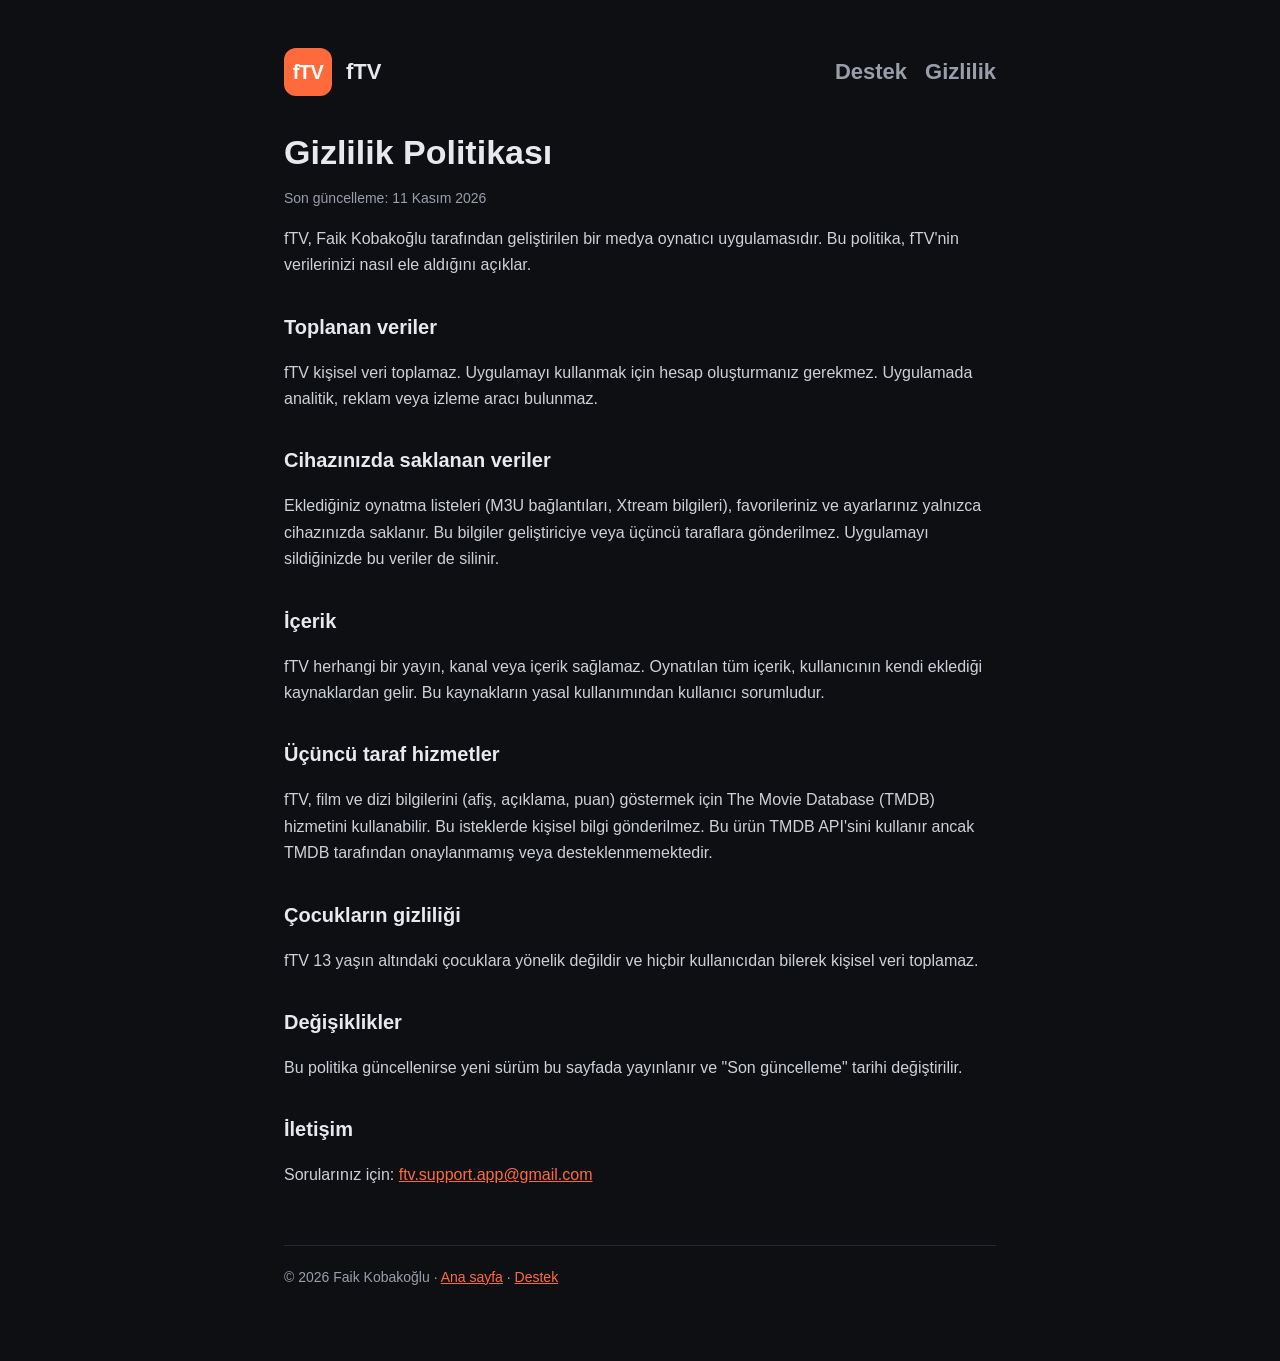
==== privacy.html @ 6858efd2 "fTV gizlilik, destek ve tanıtım sayfaları Co-Authored-By: Claude Opus 5.5 <noreply@anthropic.com> Cl" ====
<!DOCTYPE html>
<html lang="tr">
<head>
  <meta charset="utf-8">
  <meta name="viewport" content="width=device-width, initial-scale=1">
  <title>Gizlilik Politikası – fTV</title>
  <link rel="stylesheet" href="style.css">
</head>
<body>
  <div class="wrap">
    <header>
      <div class="logo">fTV</div>
      <a href="index.html">fTV</a>
      <nav>
        <a href="support.html">Destek</a>
        <a href="privacy.html">Gizlilik</a>
      </nav>
    </header>

    <h1>Gizlilik Politikası</h1>
    <p class="muted">Son güncelleme: 11 Kasım 2026</p>

    <p>fTV, Faik Kobakoğlu tarafından geliştirilen bir medya oynatıcı uygulamasıdır. Bu politika, fTV'nin verilerinizi nasıl ele aldığını açıklar.</p>

    <h2>Toplanan veriler</h2>
    <p>fTV kişisel veri toplamaz. Uygulamayı kullanmak için hesap oluşturmanız gerekmez. Uygulamada analitik, reklam veya izleme aracı bulunmaz.</p>

    <h2>Cihazınızda saklanan veriler</h2>
    <p>Eklediğiniz oynatma listeleri (M3U bağlantıları, Xtream bilgileri), favorileriniz ve ayarlarınız yalnızca cihazınızda saklanır. Bu bilgiler geliştiriciye veya üçüncü taraflara gönderilmez. Uygulamayı sildiğinizde bu veriler de silinir.</p>

    <h2>İçerik</h2>
    <p>fTV herhangi bir yayın, kanal veya içerik sağlamaz. Oynatılan tüm içerik, kullanıcının kendi eklediği kaynaklardan gelir. Bu kaynakların yasal kullanımından kullanıcı sorumludur.</p>

    <h2>Üçüncü taraf hizmetler</h2>
    <p>fTV, film ve dizi bilgilerini (afiş, açıklama, puan) göstermek için The Movie Database (TMDB) hizmetini kullanabilir. Bu isteklerde kişisel bilgi gönderilmez. Bu ürün TMDB API'sini kullanır ancak TMDB tarafından onaylanmamış veya desteklenmemektedir.</p>

    <h2>Çocukların gizliliği</h2>
    <p>fTV 13 yaşın altındaki çocuklara yönelik değildir ve hiçbir kullanıcıdan bilerek kişisel veri toplamaz.</p>

    <h2>Değişiklikler</h2>
    <p>Bu politika güncellenirse yeni sürüm bu sayfada yayınlanır ve "Son güncelleme" tarihi değiştirilir.</p>

    <h2>İletişim</h2>
    <p>Sorularınız için: <a href="mailto:ftv.support.app@gmail.com">ftv.support.app@gmail.com</a></p>

    <footer class="muted">
      © 2026 Faik Kobakoğlu · <a href="index.html">Ana sayfa</a> · <a href="support.html">Destek</a>
    </footer>
  </div>
</body>
</html>
---- style.css ----
:root {
  --bg: #0e0f13;
  --card: #171920;
  --text: #e8e9ee;
  --muted: #9a9daa;
  --accent: #ff6a3d;
  --line: #262933;
}
* { box-sizing: border-box; }
body {
  margin: 0;
  font-family: -apple-system, BlinkMacSystemFont, "Segoe UI", Roboto, sans-serif;
  background: var(--bg);
  color: var(--text);
  line-height: 1.65;
}
.wrap { max-width: 760px; margin: 0 auto; padding: 48px 24px 72px; }
header { display: flex; align-items: center; gap: 14px; margin-bottom: 36px; }
.logo {
  width: 48px; height: 48px; border-radius: 12px;
  background: var(--accent); color: #fff;
  display: grid; place-items: center;
  font-weight: 800; font-size: 20px; letter-spacing: -0.5px;
}
header a { color: var(--text); text-decoration: none; font-weight: 700; font-size: 22px; }
nav { margin-left: auto; display: flex; gap: 18px; font-size: 15px; }
nav a { color: var(--muted); text-decoration: none; }
nav a:hover { color: var(--text); }
h1 { font-size: 34px; line-height: 1.2; margin: 0 0 8px; }
h2 { font-size: 20px; margin: 32px 0 8px; }
p, li { color: #cfd1d9; }
.muted { color: var(--muted); font-size: 14px; }
.card {
  background: var(--card); border: 1px solid var(--line);
  border-radius: 14px; padding: 20px 22px; margin: 16px 0;
}
.card h3 { margin: 0 0 6px; font-size: 17px; }
.card p { margin: 0; }
a { color: var(--accent); }
.btn {
  display: inline-block; background: var(--accent); color: #fff;
  padding: 12px 20px; border-radius: 10px; text-decoration: none; font-weight: 600;
  margin-top: 8px;
}
footer { margin-top: 56px; padding-top: 20px; border-top: 1px solid var(--line); }
@media (max-width: 560px) {
  header { flex-wrap: wrap; }
  nav { margin-left: 0; width: 100%; }
  h1 { font-size: 28px; }
}
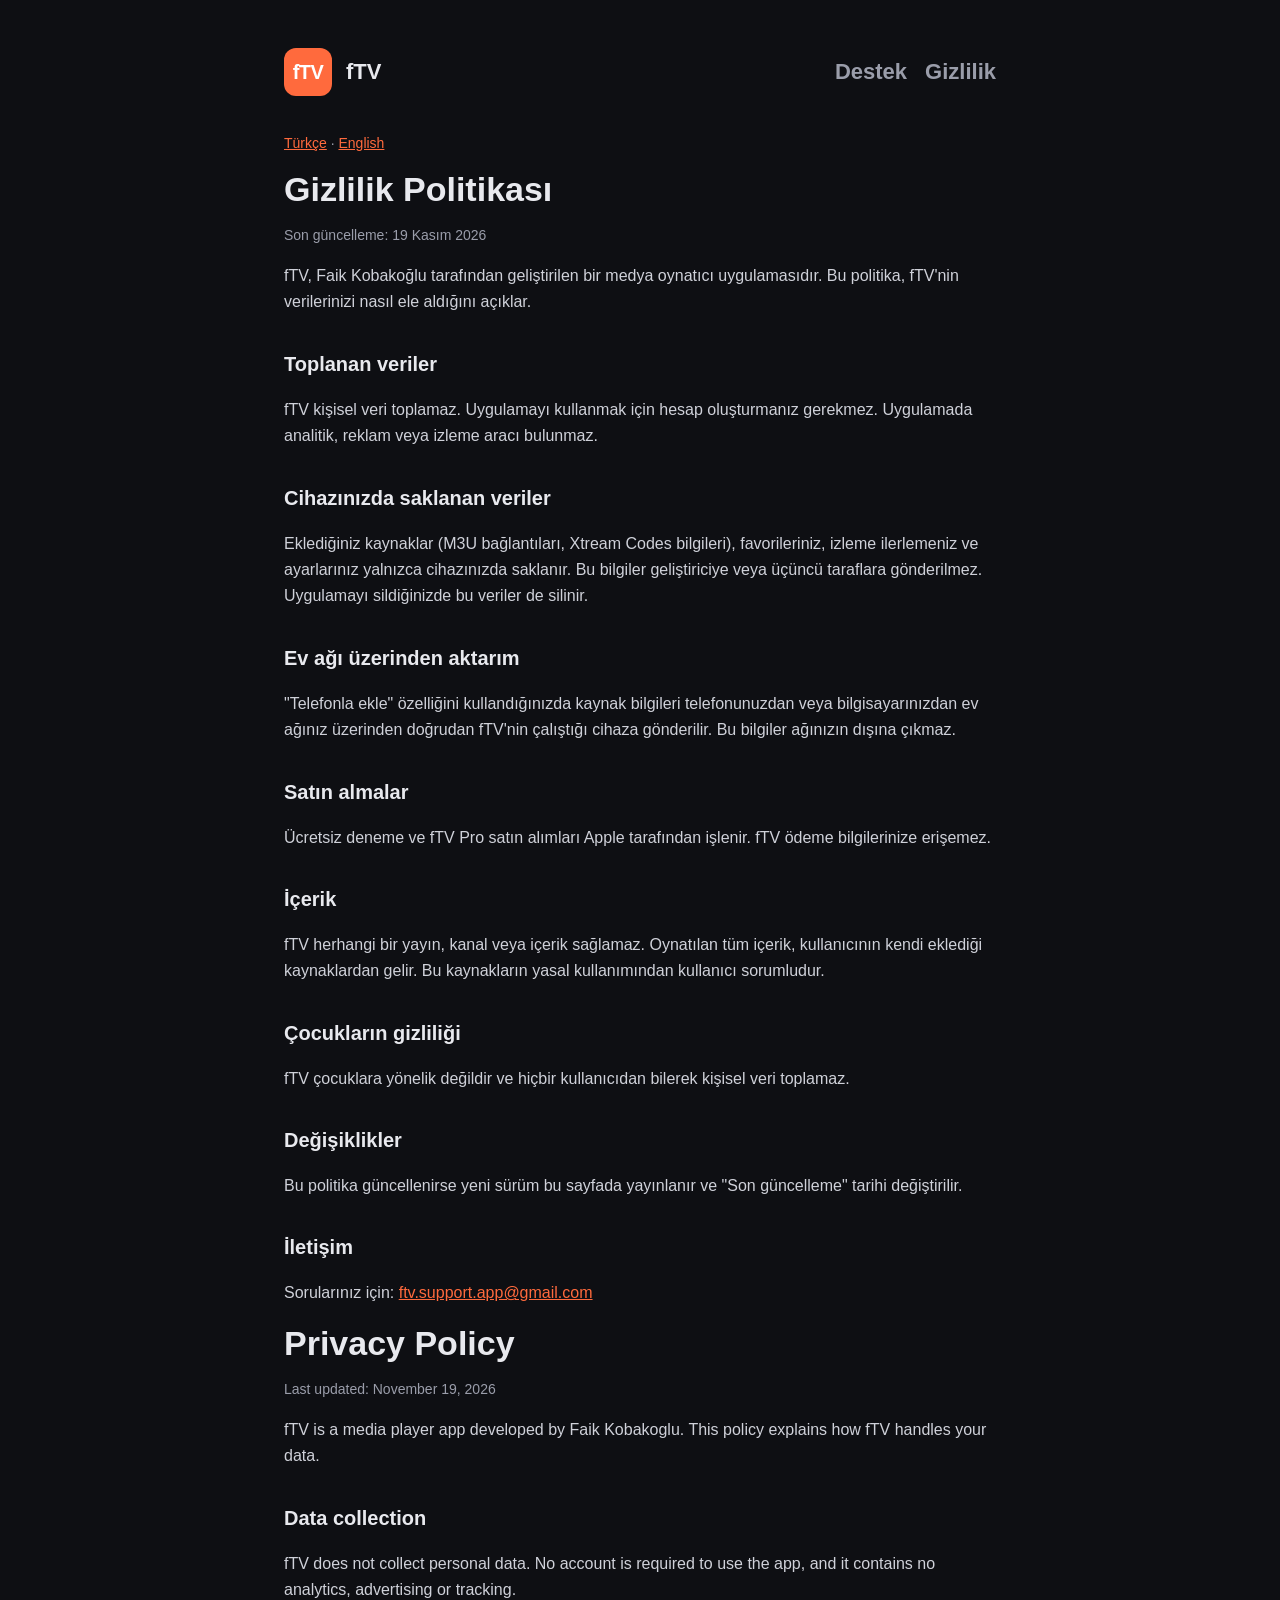
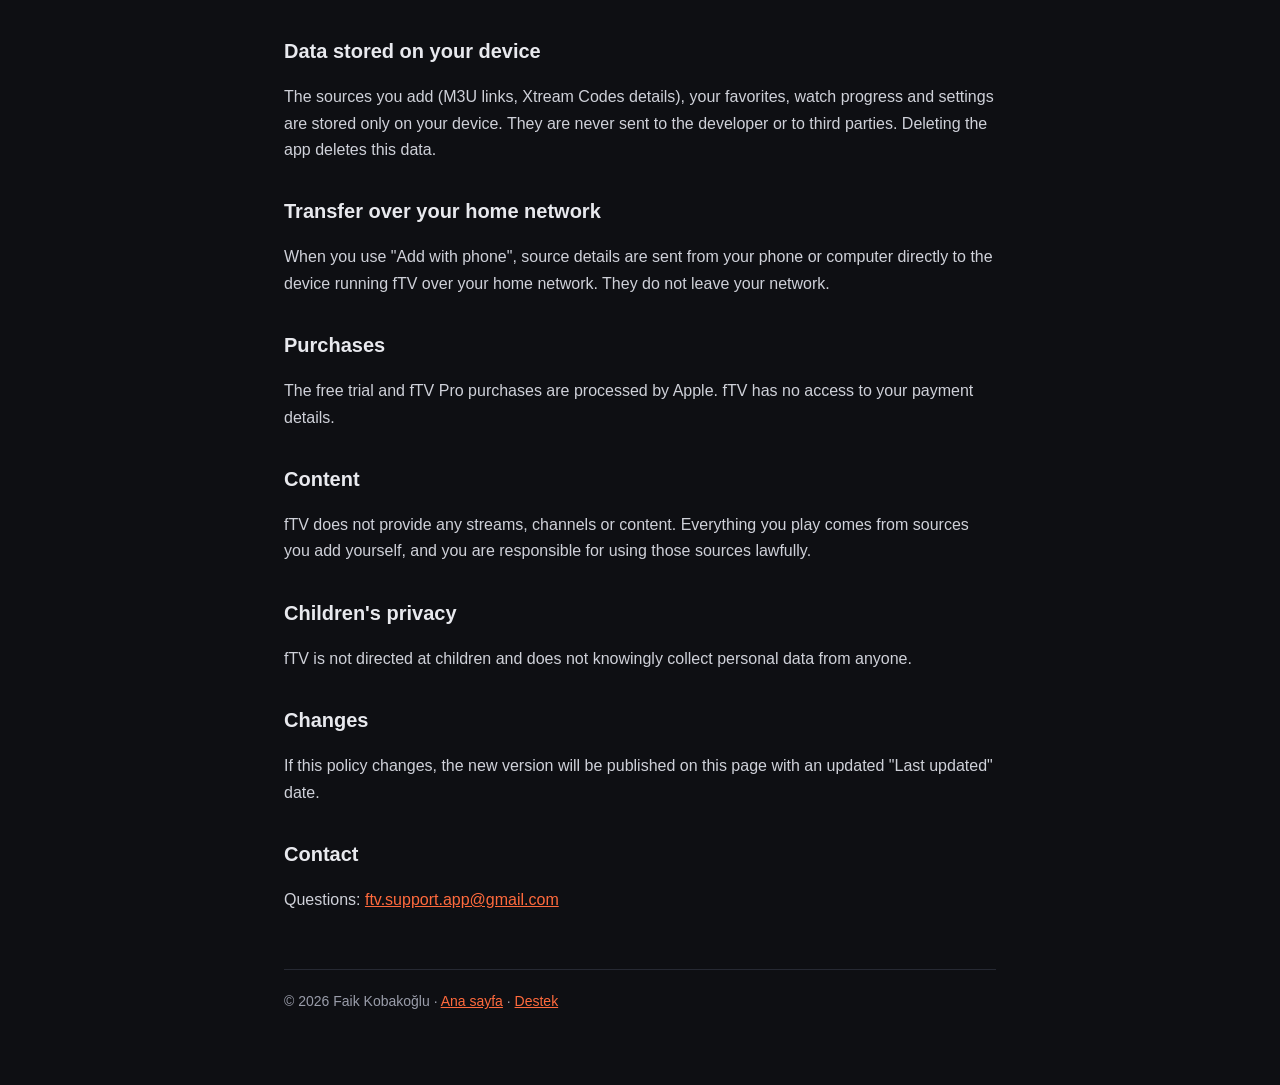
==== commit 0688bfdc: "Gizlilik politikası: Türkçe + İngilizce; TMDB kaldırıldı, ev ağı aktarımı ve satın almalar eklendi C" ====
--- a/privacy.html
+++ b/privacy.html
@@ -3,7 +3,7 @@
 <head>
   <meta charset="utf-8">
   <meta name="viewport" content="width=device-width, initial-scale=1">
-  <title>Gizlilik Politikası – fTV</title>
+  <title>Gizlilik Politikası / Privacy Policy – fTV</title>
   <link rel="stylesheet" href="style.css">
 </head>
 <body>
@@ -17,31 +17,69 @@
       </nav>
     </header>
 
-    <h1>Gizlilik Politikası</h1>
-    <p class="muted">Son güncelleme: 11 Kasım 2026</p>
+    <p class="muted"><a href="#tr">Türkçe</a> · <a href="#en">English</a></p>
 
-    <p>fTV, Faik Kobakoğlu tarafından geliştirilen bir medya oynatıcı uygulamasıdır. Bu politika, fTV'nin verilerinizi nasıl ele aldığını açıklar.</p>
+    <section id="tr" lang="tr">
+      <h1>Gizlilik Politikası</h1>
+      <p class="muted">Son güncelleme: 19 Kasım 2026</p>
 
-    <h2>Toplanan veriler</h2>
-    <p>fTV kişisel veri toplamaz. Uygulamayı kullanmak için hesap oluşturmanız gerekmez. Uygulamada analitik, reklam veya izleme aracı bulunmaz.</p>
+      <p>fTV, Faik Kobakoğlu tarafından geliştirilen bir medya oynatıcı uygulamasıdır. Bu politika, fTV'nin verilerinizi nasıl ele aldığını açıklar.</p>
 
-    <h2>Cihazınızda saklanan veriler</h2>
-    <p>Eklediğiniz oynatma listeleri (M3U bağlantıları, Xtream bilgileri), favorileriniz ve ayarlarınız yalnızca cihazınızda saklanır. Bu bilgiler geliştiriciye veya üçüncü taraflara gönderilmez. Uygulamayı sildiğinizde bu veriler de silinir.</p>
+      <h2>Toplanan veriler</h2>
+      <p>fTV kişisel veri toplamaz. Uygulamayı kullanmak için hesap oluşturmanız gerekmez. Uygulamada analitik, reklam veya izleme aracı bulunmaz.</p>
 
-    <h2>İçerik</h2>
-    <p>fTV herhangi bir yayın, kanal veya içerik sağlamaz. Oynatılan tüm içerik, kullanıcının kendi eklediği kaynaklardan gelir. Bu kaynakların yasal kullanımından kullanıcı sorumludur.</p>
+      <h2>Cihazınızda saklanan veriler</h2>
+      <p>Eklediğiniz kaynaklar (M3U bağlantıları, Xtream Codes bilgileri), favorileriniz, izleme ilerlemeniz ve ayarlarınız yalnızca cihazınızda saklanır. Bu bilgiler geliştiriciye veya üçüncü taraflara gönderilmez. Uygulamayı sildiğinizde bu veriler de silinir.</p>
 
-    <h2>Üçüncü taraf hizmetler</h2>
-    <p>fTV, film ve dizi bilgilerini (afiş, açıklama, puan) göstermek için The Movie Database (TMDB) hizmetini kullanabilir. Bu isteklerde kişisel bilgi gönderilmez. Bu ürün TMDB API'sini kullanır ancak TMDB tarafından onaylanmamış veya desteklenmemektedir.</p>
+      <h2>Ev ağı üzerinden aktarım</h2>
+      <p>"Telefonla ekle" özelliğini kullandığınızda kaynak bilgileri telefonunuzdan veya bilgisayarınızdan ev ağınız üzerinden doğrudan fTV'nin çalıştığı cihaza gönderilir. Bu bilgiler ağınızın dışına çıkmaz.</p>
 
-    <h2>Çocukların gizliliği</h2>
-    <p>fTV 13 yaşın altındaki çocuklara yönelik değildir ve hiçbir kullanıcıdan bilerek kişisel veri toplamaz.</p>
+      <h2>Satın almalar</h2>
+      <p>Ücretsiz deneme ve fTV Pro satın alımları Apple tarafından işlenir. fTV ödeme bilgilerinize erişemez.</p>
 
-    <h2>Değişiklikler</h2>
-    <p>Bu politika güncellenirse yeni sürüm bu sayfada yayınlanır ve "Son güncelleme" tarihi değiştirilir.</p>
+      <h2>İçerik</h2>
+      <p>fTV herhangi bir yayın, kanal veya içerik sağlamaz. Oynatılan tüm içerik, kullanıcının kendi eklediği kaynaklardan gelir. Bu kaynakların yasal kullanımından kullanıcı sorumludur.</p>
 
-    <h2>İletişim</h2>
-    <p>Sorularınız için: <a href="mailto:ftv.support.app@gmail.com">ftv.support.app@gmail.com</a></p>
+      <h2>Çocukların gizliliği</h2>
+      <p>fTV çocuklara yönelik değildir ve hiçbir kullanıcıdan bilerek kişisel veri toplamaz.</p>
+
+      <h2>Değişiklikler</h2>
+      <p>Bu politika güncellenirse yeni sürüm bu sayfada yayınlanır ve "Son güncelleme" tarihi değiştirilir.</p>
+
+      <h2>İletişim</h2>
+      <p>Sorularınız için: <a href="mailto:ftv.support.app@gmail.com">ftv.support.app@gmail.com</a></p>
+    </section>
+
+    <section id="en" lang="en">
+      <h1>Privacy Policy</h1>
+      <p class="muted">Last updated: November 19, 2026</p>
+
+      <p>fTV is a media player app developed by Faik Kobakoglu. This policy explains how fTV handles your data.</p>
+
+      <h2>Data collection</h2>
+      <p>fTV does not collect personal data. No account is required to use the app, and it contains no analytics, advertising or tracking.</p>
+
+      <h2>Data stored on your device</h2>
+      <p>The sources you add (M3U links, Xtream Codes details), your favorites, watch progress and settings are stored only on your device. They are never sent to the developer or to third parties. Deleting the app deletes this data.</p>
+
+      <h2>Transfer over your home network</h2>
+      <p>When you use "Add with phone", source details are sent from your phone or computer directly to the device running fTV over your home network. They do not leave your network.</p>
+
+      <h2>Purchases</h2>
+      <p>The free trial and fTV Pro purchases are processed by Apple. fTV has no access to your payment details.</p>
+
+      <h2>Content</h2>
+      <p>fTV does not provide any streams, channels or content. Everything you play comes from sources you add yourself, and you are responsible for using those sources lawfully.</p>
+
+      <h2>Children's privacy</h2>
+      <p>fTV is not directed at children and does not knowingly collect personal data from anyone.</p>
+
+      <h2>Changes</h2>
+      <p>If this policy changes, the new version will be published on this page with an updated "Last updated" date.</p>
+
+      <h2>Contact</h2>
+      <p>Questions: <a href="mailto:ftv.support.app@gmail.com">ftv.support.app@gmail.com</a></p>
+    </section>
 
     <footer class="muted">
       © 2026 Faik Kobakoğlu · <a href="index.html">Ana sayfa</a> · <a href="support.html">Destek</a>
